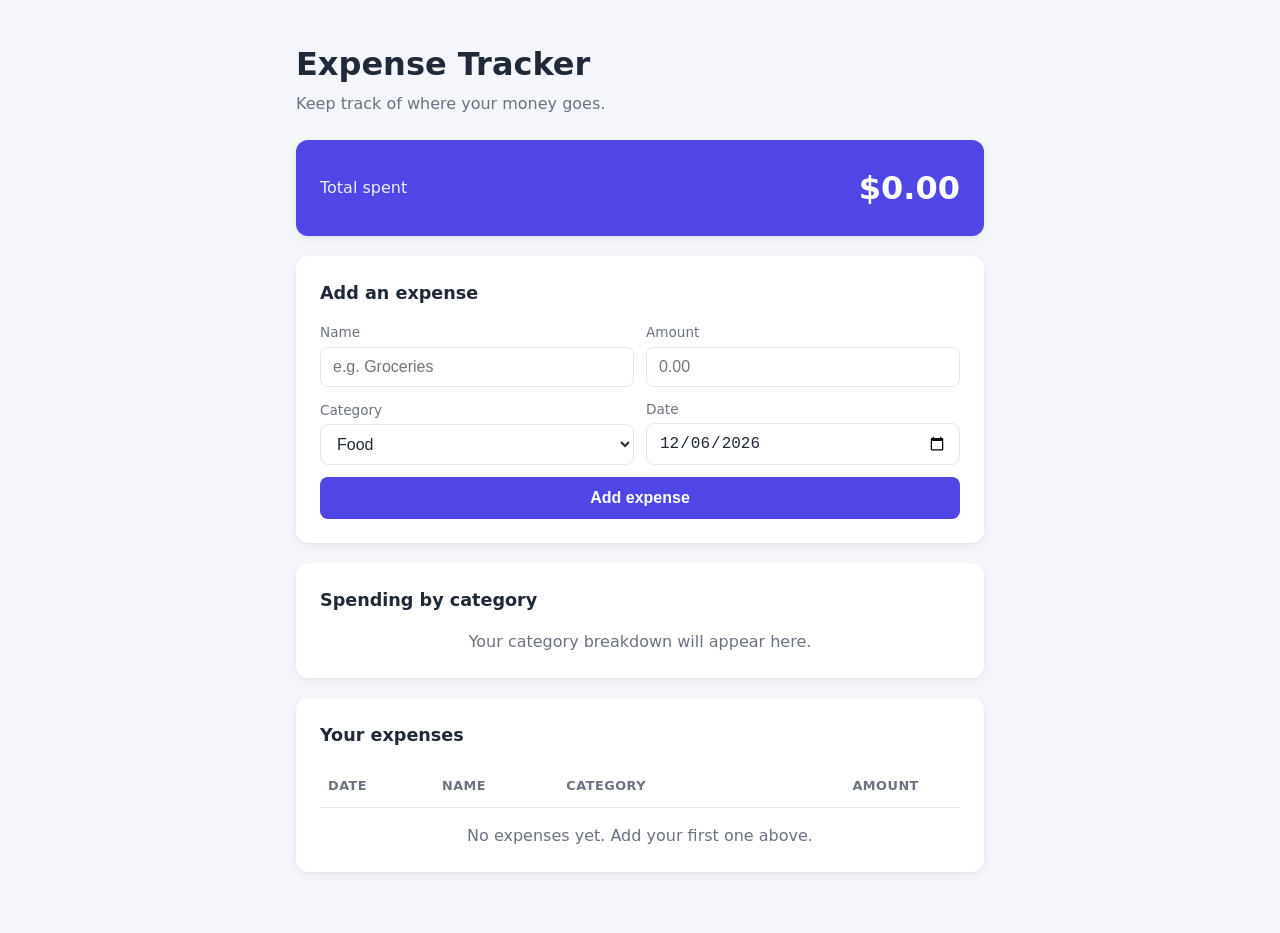
==== expense-tracker-single-file.html @ f7a6c2ef "Add expense dates and spending-by-category breakdown - New date field (defaults to today); table sho" ====
<!DOCTYPE html>
<html lang="en">
<head>
  <meta charset="UTF-8">
  <meta name="viewport" content="width=device-width, initial-scale=1.0">
  <title>Expense Tracker</title>
  <!-- The styling (normally in style.css) -->
  <style>
/* ---------- Colors and basic settings ---------- */
:root {
  --bg: #f4f6fb;
  --card: #ffffff;
  --text: #1f2937;
  --muted: #6b7280;
  --border: #e5e7eb;
  --primary: #4f46e5;
  --primary-hover: #4338ca;
  --danger: #dc2626;
}

* {
  box-sizing: border-box;
}

body {
  margin: 0;
  font-family: system-ui, -apple-system, "Segoe UI", Roboto, sans-serif;
  background: var(--bg);
  color: var(--text);
  line-height: 1.5;
}

.container {
  max-width: 720px;
  margin: 0 auto;
  padding: 40px 16px;
}

/* ---------- Header ---------- */
h1 {
  margin: 0;
  font-size: 2rem;
}

.subtitle {
  margin: 4px 0 24px;
  color: var(--muted);
}

h2 {
  margin: 0 0 16px;
  font-size: 1.1rem;
}

/* ---------- Cards (the white boxes) ---------- */
.card {
  background: var(--card);
  border-radius: 12px;
  padding: 24px;
  margin-bottom: 20px;
  box-shadow: 0 1px 3px rgba(0, 0, 0, 0.06), 0 4px 12px rgba(0, 0, 0, 0.04);
}

.total-card {
  display: flex;
  justify-content: space-between;
  align-items: center;
  background: var(--primary);
  color: white;
}

.total-label {
  font-size: 1rem;
  opacity: 0.9;
}

.total-amount {
  font-size: 2rem;
  font-weight: 700;
}

/* ---------- Form ---------- */
form {
  display: grid;
  grid-template-columns: 1fr 1fr; /* two fields per row */
  gap: 12px;
  align-items: end;
}

.field {
  display: flex;
  flex-direction: column;
}

label {
  font-size: 0.85rem;
  color: var(--muted);
  margin-bottom: 4px;
}

input,
select {
  padding: 10px 12px;
  border: 1px solid var(--border);
  border-radius: 8px;
  font-size: 1rem;
  background: white;
  color: var(--text);
}

input:focus,
select:focus {
  outline: none;
  border-color: var(--primary);
  box-shadow: 0 0 0 3px rgba(79, 70, 229, 0.15);
}

.btn-primary {
  grid-column: 1 / -1; /* make the button span the full width */
  padding: 12px;
  border: none;
  border-radius: 8px;
  background: var(--primary);
  color: white;
  font-size: 1rem;
  font-weight: 600;
  cursor: pointer;
  transition: background 0.15s;
}

.btn-primary:hover {
  background: var(--primary-hover);
}

/* ---------- Table ---------- */
.table-wrapper {
  overflow-x: auto;
}

table {
  width: 100%;
  border-collapse: collapse;
}

th,
td {
  padding: 12px 8px;
  text-align: left;
  border-bottom: 1px solid var(--border);
}

th {
  font-size: 0.8rem;
  text-transform: uppercase;
  letter-spacing: 0.04em;
  color: var(--muted);
  font-weight: 600;
}

.right {
  text-align: right;
}

.category-tag {
  display: inline-block;
  padding: 2px 10px;
  border-radius: 999px;
  background: #eef2ff;
  color: var(--primary);
  font-size: 0.85rem;
}

.btn-delete {
  border: none;
  background: transparent;
  color: var(--muted);
  cursor: pointer;
  font-size: 0.9rem;
  padding: 4px 8px;
  border-radius: 6px;
}

.btn-delete:hover {
  background: #fee2e2;
  color: var(--danger);
}

.date-cell {
  color: var(--muted);
  white-space: nowrap;
}

/* ---------- Spending by category (bars) ---------- */
.category-row {
  margin-bottom: 14px;
}

.category-row:last-child {
  margin-bottom: 0;
}

.category-info {
  display: flex;
  justify-content: space-between;
  margin-bottom: 6px;
  font-size: 0.95rem;
}

.category-amount {
  font-weight: 600;
}

.category-percent {
  color: var(--muted);
  font-weight: 400;
  margin-left: 6px;
}

.bar-track {
  height: 10px;
  background: #eef2ff;
  border-radius: 999px;
  overflow: hidden;
}

.bar-fill {
  height: 100%;
  background: var(--primary);
  border-radius: 999px;
}

.empty {
  text-align: center;
  color: var(--muted);
  margin: 16px 0 0;
}

/* ---------- Small screens (phones) ---------- */
@media (max-width: 600px) {
  form {
    grid-template-columns: 1fr;
  }
}
  </style>
</head>
<body>
  <main class="container">
    <header>
      <h1>Expense Tracker</h1>
      <p class="subtitle">Keep track of where your money goes.</p>
    </header>

    <!-- Total spent -->
    <section class="card total-card">
      <span class="total-label">Total spent</span>
      <span id="total" class="total-amount">$0.00</span>
    </section>

    <!-- Form for adding a new expense -->
    <section class="card">
      <h2>Add an expense</h2>
      <form id="expense-form">
        <div class="field">
          <label for="name">Name</label>
          <input type="text" id="name" placeholder="e.g. Groceries" required>
        </div>

        <div class="field">
          <label for="amount">Amount</label>
          <input type="number" id="amount" placeholder="0.00" min="0.01" step="0.01" required>
        </div>

        <div class="field">
          <label for="category">Category</label>
          <select id="category" required>
            <option value="Food">Food</option>
            <option value="Transport">Transport</option>
            <option value="Housing">Housing</option>
            <option value="Entertainment">Entertainment</option>
            <option value="Shopping">Shopping</option>
            <option value="Health">Health</option>
            <option value="Other">Other</option>
          </select>
        </div>

        <div class="field">
          <label for="date">Date</label>
          <input type="date" id="date" required>
        </div>

        <button type="submit" class="btn-primary">Add expense</button>
      </form>
    </section>

    <!-- Spending broken down by category -->
    <section class="card">
      <h2>Spending by category</h2>
      <!-- JavaScript fills this in with one bar per category -->
      <div id="category-summary"></div>
      <p id="category-empty" class="empty">Your category breakdown will appear here.</p>
    </section>

    <!-- Table listing all expenses -->
    <section class="card">
      <h2>Your expenses</h2>
      <div class="table-wrapper">
        <table>
          <thead>
            <tr>
              <th>Date</th>
              <th>Name</th>
              <th>Category</th>
              <th class="right">Amount</th>
              <th></th>
            </tr>
          </thead>
          <!-- JavaScript fills this in with one row per expense -->
          <tbody id="expense-list"></tbody>
        </table>
      </div>
      <p id="empty-message" class="empty">No expenses yet. Add your first one above.</p>
    </section>
  </main>

  <!-- The behavior (normally in script.js) -->
  <script>
// ---------- 1. Grab the HTML elements we need ----------
const form = document.getElementById("expense-form");
const nameInput = document.getElementById("name");
const amountInput = document.getElementById("amount");
const categoryInput = document.getElementById("category");
const dateInput = document.getElementById("date");
const expenseList = document.getElementById("expense-list");
const totalDisplay = document.getElementById("total");
const emptyMessage = document.getElementById("empty-message");
const categorySummary = document.getElementById("category-summary");
const categoryEmpty = document.getElementById("category-empty");

// ---------- 2. Load saved expenses ----------
// localStorage is a small storage area built into your browser.
// It keeps data on your computer, even after you close the tab.
const STORAGE_KEY = "expenses";
let expenses = loadExpenses();

function loadExpenses() {
  try {
    const saved = localStorage.getItem(STORAGE_KEY);
    return saved ? JSON.parse(saved) : [];
  } catch {
    return []; // if anything goes wrong, start with an empty list
  }
}

function saveExpenses() {
  try {
    localStorage.setItem(STORAGE_KEY, JSON.stringify(expenses));
  } catch {
    // Saving can fail in private browsing; the app still works for this visit.
  }
}

// ---------- 3. Helpers ----------
// Format a number as money, e.g. 12.5 -> "$12.50"
function formatMoney(value) {
  return value.toLocaleString(undefined, { style: "currency", currency: "USD" });
}

// Today's date as "YYYY-MM-DD", the format the date box uses
function todayString() {
  const now = new Date();
  const month = String(now.getMonth() + 1).padStart(2, "0");
  const day = String(now.getDate()).padStart(2, "0");
  return now.getFullYear() + "-" + month + "-" + day;
}

// Turn "2026-11-19" into a friendly "Nov 19, 2026"
function formatDate(dateString) {
  if (!dateString) {
    return "—"; // expenses added before dates existed have no date
  }
  const parts = dateString.split("-"); // ["2026", "11", "19"]
  const date = new Date(parts[0], parts[1] - 1, parts[2]); // months start at 0
  return date.toLocaleDateString(undefined, { month: "short", day: "numeric", year: "numeric" });
}

// ---------- 4. Draw the table ----------
function renderTable() {
  expenseList.innerHTML = ""; // clear the old rows

  // Newest first. Dates in "YYYY-MM-DD" form sort correctly as plain text.
  // slice() makes a copy, so the saved order isn't changed.
  const sorted = expenses.slice().sort(function (a, b) {
    return (b.date || "").localeCompare(a.date || "");
  });

  sorted.forEach(function (expense) {
    const row = document.createElement("tr");

    const dateCell = document.createElement("td");
    dateCell.className = "date-cell";
    dateCell.textContent = formatDate(expense.date);

    const nameCell = document.createElement("td");
    nameCell.textContent = expense.name; // textContent is safe against odd input

    const categoryCell = document.createElement("td");
    const tag = document.createElement("span");
    tag.className = "category-tag";
    tag.textContent = expense.category;
    categoryCell.appendChild(tag);

    const amountCell = document.createElement("td");
    amountCell.className = "right";
    amountCell.textContent = formatMoney(expense.amount);

    const actionCell = document.createElement("td");
    actionCell.className = "right";
    const deleteButton = document.createElement("button");
    deleteButton.className = "btn-delete";
    deleteButton.textContent = "Delete";
    deleteButton.addEventListener("click", function () {
      deleteExpense(expense.id);
    });
    actionCell.appendChild(deleteButton);

    row.append(dateCell, nameCell, categoryCell, amountCell, actionCell);
    expenseList.appendChild(row);
  });

  // Show the "no expenses" message only when the list is empty
  emptyMessage.style.display = expenses.length === 0 ? "block" : "none";
}

// ---------- 5. Draw the spending-by-category bars ----------
function renderCategories(total) {
  categorySummary.innerHTML = "";

  // Add up the spending in each category, e.g. { Food: 55.5, Transport: 30 }
  const totals = {};
  expenses.forEach(function (expense) {
    totals[expense.category] = (totals[expense.category] || 0) + expense.amount;
  });

  // Turn that into a list and put the biggest category first
  const categories = Object.keys(totals).sort(function (a, b) {
    return totals[b] - totals[a];
  });

  categories.forEach(function (category) {
    const amount = totals[category];
    const percent = (amount / total) * 100;

    const row = document.createElement("div");
    row.className = "category-row";

    // Top line: category name on the left, amount and percentage on the right
    const info = document.createElement("div");
    info.className = "category-info";

    const nameSpan = document.createElement("span");
    nameSpan.textContent = category;

    const amountSpan = document.createElement("span");
    amountSpan.className = "category-amount";
    amountSpan.textContent = formatMoney(amount);
    const percentSpan = document.createElement("span");
    percentSpan.className = "category-percent";
    percentSpan.textContent = Math.round(percent) + "%";
    amountSpan.appendChild(percentSpan);

    info.append(nameSpan, amountSpan);

    // The bar: a light "track" with a colored "fill" whose width is the percentage
    const track = document.createElement("div");
    track.className = "bar-track";
    const fill = document.createElement("div");
    fill.className = "bar-fill";
    fill.style.width = percent + "%";
    track.appendChild(fill);

    row.append(info, track);
    categorySummary.appendChild(row);
  });

  categoryEmpty.style.display = expenses.length === 0 ? "block" : "none";
}

// ---------- 6. Redraw everything ----------
function render() {
  const total = expenses.reduce(function (sum, expense) {
    return sum + expense.amount;
  }, 0);
  totalDisplay.textContent = formatMoney(total);

  renderTable();
  renderCategories(total);
}

// ---------- 7. Add a new expense when the form is submitted ----------
form.addEventListener("submit", function (event) {
  event.preventDefault(); // stop the page from reloading

  const name = nameInput.value.trim();
  const amount = parseFloat(amountInput.value);
  const category = categoryInput.value;
  const date = dateInput.value; // "YYYY-MM-DD"

  if (name === "" || isNaN(amount) || amount <= 0 || date === "") {
    alert("Please enter a name, a date and an amount greater than 0.");
    return;
  }

  expenses.push({
    id: Date.now(), // a unique number so we can find this expense later
    name: name,
    amount: amount,
    category: category,
    date: date,
  });

  saveExpenses();
  render();

  form.reset();                  // clear the inputs
  dateInput.value = todayString(); // ...but put today's date back
  nameInput.focus();             // put the cursor back in the Name box
});

// ---------- 8. Delete an expense ----------
function deleteExpense(id) {
  expenses = expenses.filter(function (expense) {
    return expense.id !== id;
  });
  saveExpenses();
  render();
}

// ---------- 9. When the page first loads ----------
dateInput.value = todayString(); // start the date box on today
render();
  </script>
</body>
</html>
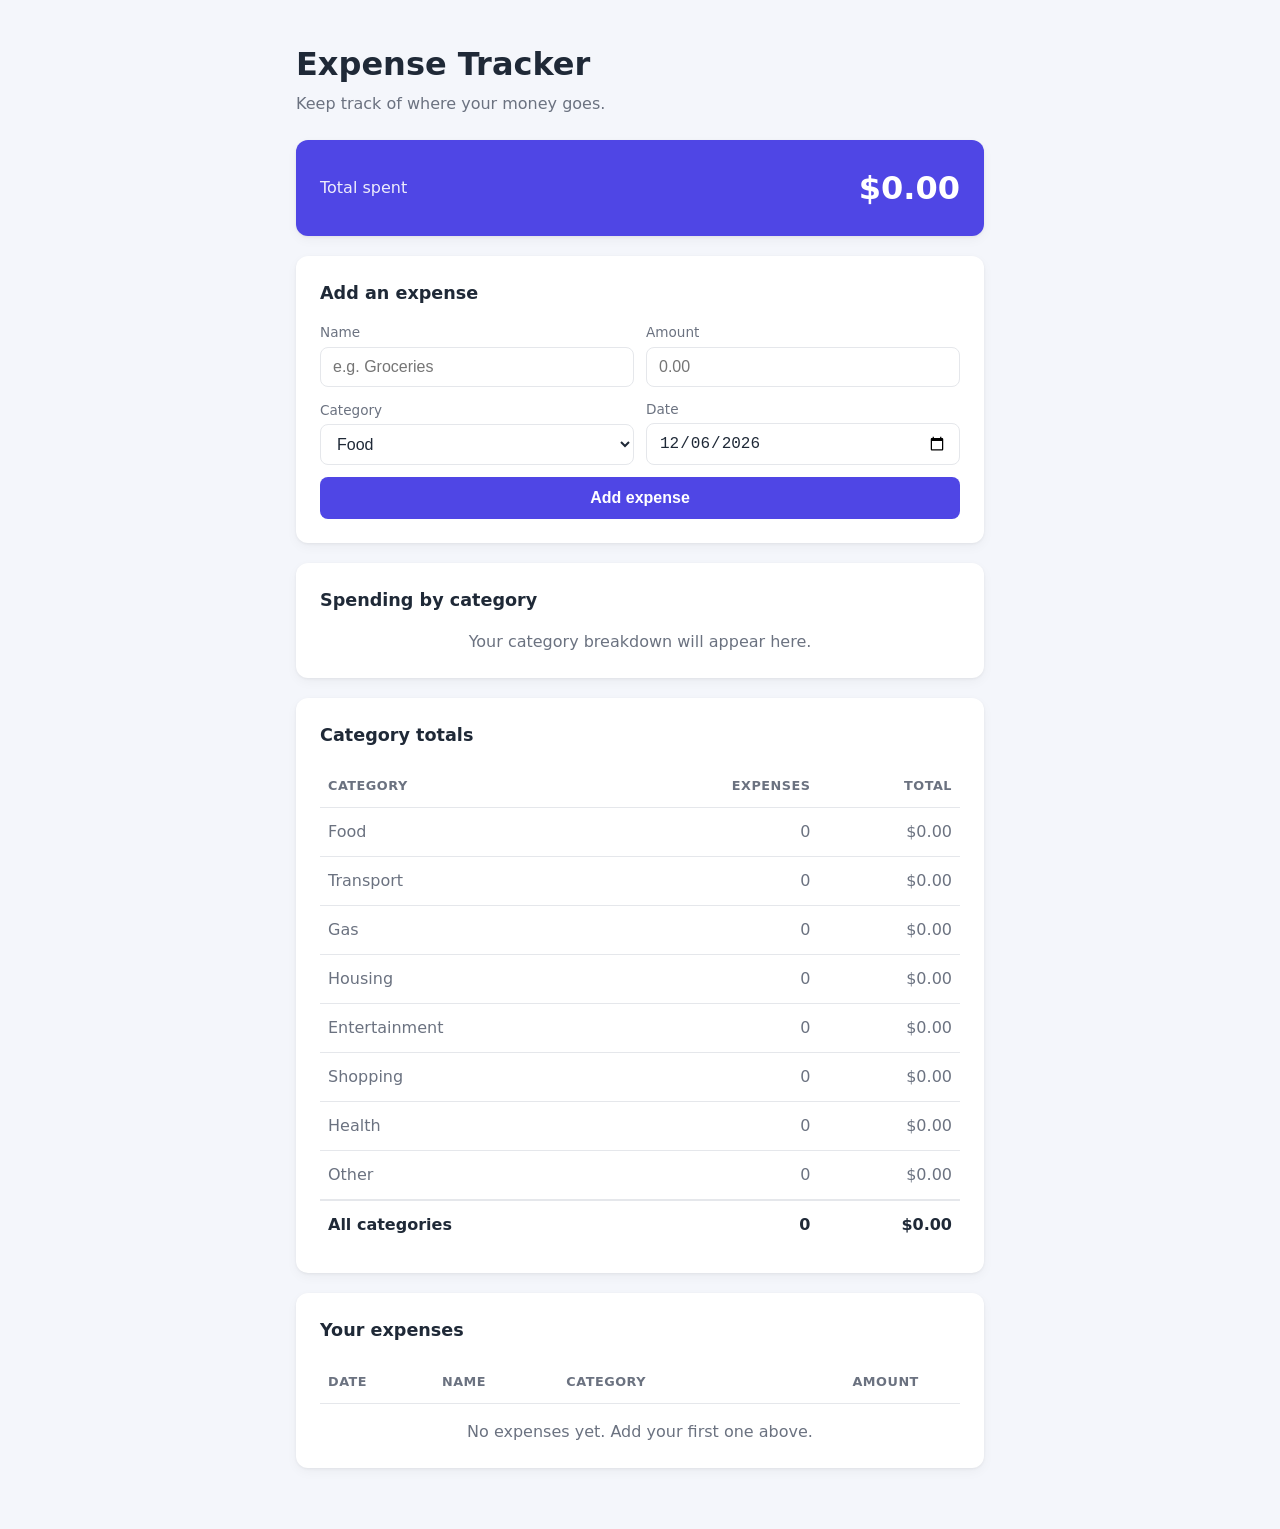
==== commit 69cdad9a: "Add category totals summary table New 'Category totals' table listing every category with its number" ====
--- a/expense-tracker-single-file.html
+++ b/expense-tracker-single-file.html
@@ -229,6 +229,17 @@
   border-radius: 999px;
 }
 
+/* ---------- Category totals table ---------- */
+.zero-row td {
+  color: var(--muted); /* fade out categories with no spending */
+}
+
+tfoot td {
+  font-weight: 700;
+  border-bottom: none;
+  border-top: 2px solid var(--border);
+}
+
 .empty {
   text-align: center;
   color: var(--muted);
@@ -275,6 +286,7 @@
           <select id="category" required>
             <option value="Food">Food</option>
             <option value="Transport">Transport</option>
+            <option value="Gas">Gas</option>
             <option value="Housing">Housing</option>
             <option value="Entertainment">Entertainment</option>
             <option value="Shopping">Shopping</option>
@@ -298,6 +310,25 @@
       <!-- JavaScript fills this in with one bar per category -->
       <div id="category-summary"></div>
       <p id="category-empty" class="empty">Your category breakdown will appear here.</p>
+    </section>
+
+    <!-- Summary table: count and total for every category -->
+    <section class="card">
+      <h2>Category totals</h2>
+      <div class="table-wrapper">
+        <table>
+          <thead>
+            <tr>
+              <th>Category</th>
+              <th class="right">Expenses</th>
+              <th class="right">Total</th>
+            </tr>
+          </thead>
+          <!-- JavaScript fills these in -->
+          <tbody id="category-table"></tbody>
+          <tfoot id="category-table-footer"></tfoot>
+        </table>
+      </div>
     </section>
 
     <!-- Table listing all expenses -->
@@ -335,6 +366,8 @@
 const emptyMessage = document.getElementById("empty-message");
 const categorySummary = document.getElementById("category-summary");
 const categoryEmpty = document.getElementById("category-empty");
+const categoryTable = document.getElementById("category-table");
+const categoryTableFooter = document.getElementById("category-table-footer");
 
 // ---------- 2. Load saved expenses ----------
 // localStorage is a small storage area built into your browser.
@@ -485,7 +518,71 @@
   categoryEmpty.style.display = expenses.length === 0 ? "block" : "none";
 }
 
-// ---------- 6. Redraw everything ----------
+// ---------- 6. Draw the category totals table ----------
+function renderCategoryTable(total) {
+  categoryTable.innerHTML = "";
+  categoryTableFooter.innerHTML = "";
+
+  // Start with every category in the dropdown, so ones with no spending show $0.
+  // Read straight from the <option> lines, so new categories appear automatically.
+  const names = Array.from(categoryInput.options).map(function (option) {
+    return option.value;
+  });
+
+  // Also include any category used by a saved expense but no longer in the dropdown
+  expenses.forEach(function (expense) {
+    if (!names.includes(expense.category)) {
+      names.push(expense.category);
+    }
+  });
+
+  // For each category, count its expenses and add up their amounts
+  const rows = names.map(function (name) {
+    const matching = expenses.filter(function (expense) {
+      return expense.category === name;
+    });
+    const sum = matching.reduce(function (s, expense) {
+      return s + expense.amount;
+    }, 0);
+    return { name: name, count: matching.length, sum: sum };
+  });
+
+  // Biggest total first. Categories at $0 keep their dropdown order at the bottom.
+  rows.sort(function (a, b) {
+    return b.sum - a.sum;
+  });
+
+  rows.forEach(function (row) {
+    categoryTable.appendChild(makeRow(row.name, row.count, row.sum, row.count === 0));
+  });
+
+  // Footer row: the grand total across all categories
+  categoryTableFooter.appendChild(makeRow("All categories", expenses.length, total, false));
+}
+
+// Build one table row: name | count | total
+function makeRow(name, count, sum, isZero) {
+  const tr = document.createElement("tr");
+  if (isZero) {
+    tr.className = "zero-row";
+  }
+
+  const nameCell = document.createElement("td");
+  nameCell.textContent = name;
+
+  const countCell = document.createElement("td");
+  countCell.className = "right";
+  countCell.textContent = count;
+
+  const sumCell = document.createElement("td");
+  sumCell.className = "right";
+  sumCell.textContent = formatMoney(sum);
+
+  tr.append(nameCell, countCell, sumCell);
+  return tr;
+}
+
+// ---------- 7. Redraw everything ----------
 function render() {
   const total = expenses.reduce(function (sum, expense) {
     return sum + expense.amount;
@@ -494,9 +591,10 @@
 
   renderTable();
   renderCategories(total);
-}
-
-// ---------- 7. Add a new expense when the form is submitted ----------
+  renderCategoryTable(total);
+}
+
+// ---------- 8. Add a new expense when the form is submitted ----------
 form.addEventListener("submit", function (event) {
   event.preventDefault(); // stop the page from reloading
 
@@ -526,7 +624,7 @@
   nameInput.focus();             // put the cursor back in the Name box
 });
 
-// ---------- 8. Delete an expense ----------
+// ---------- 9. Delete an expense ----------
 function deleteExpense(id) {
   expenses = expenses.filter(function (expense) {
     return expense.id !== id;
@@ -535,7 +633,7 @@
   render();
 }
 
-// ---------- 9. When the page first loads ----------
+// ---------- 10. When the page first loads ----------
 dateInput.value = todayString(); // start the date box on today
 render();
   </script>
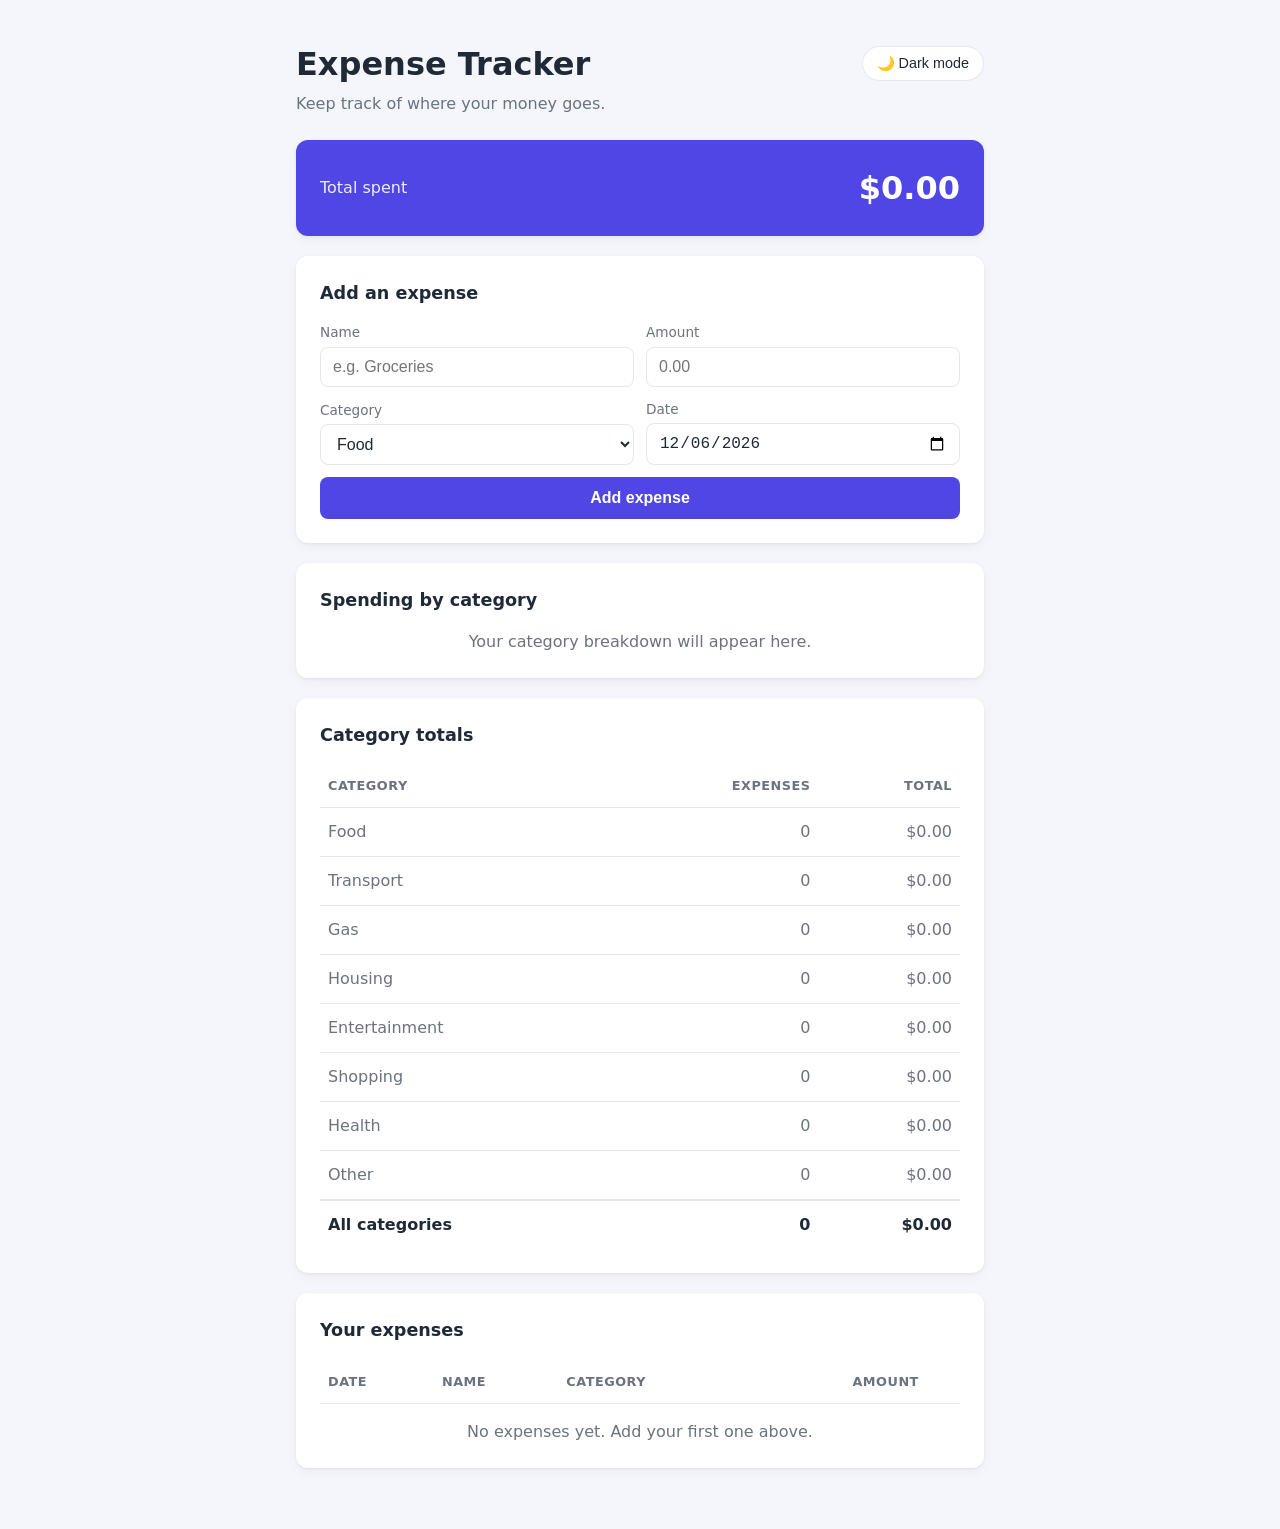
==== commit 488d1b55: "Add dark mode with a light/dark toggle - All colors are now CSS variables, with a dark set of values" ====
--- a/expense-tracker-single-file.html
+++ b/expense-tracker-single-file.html
@@ -4,6 +4,16 @@
   <meta charset="UTF-8">
   <meta name="viewport" content="width=device-width, initial-scale=1.0">
   <title>Expense Tracker</title>
+  <!-- Apply a saved light/dark choice right away, before the page is drawn,
+       so the page doesn't flash the wrong colors while loading -->
+  <script>
+    try {
+      const savedTheme = localStorage.getItem("theme");
+      if (savedTheme === "light" || savedTheme === "dark") {
+        document.documentElement.setAttribute("data-theme", savedTheme);
+      }
+    } catch {}
+  </script>
   <!-- The styling (normally in style.css) -->
   <style>
 /* ---------- Colors and basic settings ---------- */
@@ -16,6 +26,56 @@
   --primary: #4f46e5;
   --primary-hover: #4338ca;
   --danger: #dc2626;
+  --input-bg: #ffffff;
+  --soft: #eef2ff;          /* light purple: tags, bar tracks, hover */
+  --accent-text: #4f46e5;   /* purple text on light backgrounds */
+  --bar: #4f46e5;
+  --danger-soft: #fee2e2;
+  --editing-bg: #f8f9ff;
+  --shadow: 0 1px 3px rgba(0, 0, 0, 0.06), 0 4px 12px rgba(0, 0, 0, 0.04);
+  --focus-ring: rgba(79, 70, 229, 0.15);
+  color-scheme: light;      /* tells the browser to draw date pickers etc. in light */
+}
+
+/* ---------- Dark mode ----------
+   Used when your computer is set to dark mode (unless you chose light with
+   the toggle button), or when you choose dark with the toggle button. */
+@media (prefers-color-scheme: dark) {
+  :root:not([data-theme="light"]) {
+    --bg: #0f1117;
+    --card: #1a1d27;
+    --text: #e5e7eb;
+    --muted: #9ca3af;
+    --border: #2e3240;
+    --danger: #f87171;
+    --input-bg: #11131a;
+    --soft: #262a45;
+    --accent-text: #a5b4fc;
+    --bar: #818cf8;
+    --danger-soft: #3b1d1d;
+    --editing-bg: #202436;
+    --shadow: 0 1px 3px rgba(0, 0, 0, 0.4);
+    --focus-ring: rgba(129, 140, 248, 0.3);
+    color-scheme: dark;
+  }
+}
+
+:root[data-theme="dark"] {
+  --bg: #0f1117;
+  --card: #1a1d27;
+  --text: #e5e7eb;
+  --muted: #9ca3af;
+  --border: #2e3240;
+  --danger: #f87171;
+  --input-bg: #11131a;
+  --soft: #262a45;
+  --accent-text: #a5b4fc;
+  --bar: #818cf8;
+  --danger-soft: #3b1d1d;
+  --editing-bg: #202436;
+  --shadow: 0 1px 3px rgba(0, 0, 0, 0.4);
+  --focus-ring: rgba(129, 140, 248, 0.3);
+  color-scheme: dark;
 }
 
 * {
@@ -37,6 +97,29 @@
 }
 
 /* ---------- Header ---------- */
+header {
+  display: flex;
+  justify-content: space-between;
+  align-items: flex-start;
+  gap: 16px;
+}
+
+.theme-toggle {
+  flex-shrink: 0;
+  margin-top: 6px;
+  padding: 8px 14px;
+  border: 1px solid var(--border);
+  border-radius: 999px;
+  background: var(--card);
+  color: var(--text);
+  font-size: 0.9rem;
+  cursor: pointer;
+}
+
+.theme-toggle:hover {
+  border-color: var(--primary);
+}
+
 h1 {
   margin: 0;
   font-size: 2rem;
@@ -58,7 +141,7 @@
   border-radius: 12px;
   padding: 24px;
   margin-bottom: 20px;
-  box-shadow: 0 1px 3px rgba(0, 0, 0, 0.06), 0 4px 12px rgba(0, 0, 0, 0.04);
+  box-shadow: var(--shadow);
 }
 
 .total-card {
@@ -104,7 +187,7 @@
   border: 1px solid var(--border);
   border-radius: 8px;
   font-size: 1rem;
-  background: white;
+  background: var(--input-bg);
   color: var(--text);
 }
 
@@ -112,7 +195,7 @@
 select:focus {
   outline: none;
   border-color: var(--primary);
-  box-shadow: 0 0 0 3px rgba(79, 70, 229, 0.15);
+  box-shadow: 0 0 0 3px var(--focus-ring);
 }
 
 .btn-primary {
@@ -165,8 +248,8 @@
   display: inline-block;
   padding: 2px 10px;
   border-radius: 999px;
-  background: #eef2ff;
-  color: var(--primary);
+  background: var(--soft);
+  color: var(--accent-text);
   font-size: 0.85rem;
 }
 
@@ -181,7 +264,7 @@
 }
 
 .btn-delete:hover {
-  background: #fee2e2;
+  background: var(--danger-soft);
   color: var(--danger);
 }
 
@@ -218,15 +301,65 @@
 
 .bar-track {
   height: 10px;
-  background: #eef2ff;
+  background: var(--soft);
   border-radius: 999px;
   overflow: hidden;
 }
 
 .bar-fill {
   height: 100%;
+  background: var(--bar);
+  border-radius: 999px;
+}
+
+/* ---------- Editing a row ---------- */
+.actions {
+  white-space: nowrap; /* keep the two buttons side by side */
+}
+
+.btn-edit,
+.btn-save {
+  border: none;
+  background: transparent;
+  cursor: pointer;
+  font-size: 0.9rem;
+  padding: 4px 8px;
+  border-radius: 6px;
+}
+
+.btn-edit {
+  color: var(--muted);
+}
+
+.btn-edit:hover {
+  background: var(--soft);
+  color: var(--accent-text);
+}
+
+.btn-save {
   background: var(--primary);
-  border-radius: 999px;
+  color: white;
+  font-weight: 600;
+}
+
+.btn-save:hover {
+  background: var(--primary-hover);
+}
+
+.editing-row td {
+  background: var(--editing-bg);
+  padding: 8px 4px;
+}
+
+.edit-input {
+  width: 100%;
+  min-width: 90px;
+  padding: 6px 8px;
+  font-size: 0.9rem;
+}
+
+.amount-input {
+  text-align: right;
 }
 
 /* ---------- Category totals table ---------- */
@@ -257,8 +390,12 @@
 <body>
   <main class="container">
     <header>
-      <h1>Expense Tracker</h1>
-      <p class="subtitle">Keep track of where your money goes.</p>
+      <div>
+        <h1>Expense Tracker</h1>
+        <p class="subtitle">Keep track of where your money goes.</p>
+      </div>
+      <!-- Switches between light and dark. JavaScript sets its label. -->
+      <button type="button" id="theme-toggle" class="theme-toggle">Dark mode</button>
     </header>
 
     <!-- Total spent -->
@@ -375,6 +512,9 @@
 const STORAGE_KEY = "expenses";
 let expenses = loadExpenses();
 
+// The id of the expense currently being edited (null means none)
+let editingId = null;
+
 function loadExpenses() {
   try {
     const saved = localStorage.getItem(STORAGE_KEY);
@@ -427,6 +567,12 @@
   });
 
   sorted.forEach(function (expense) {
+    // The row being edited is drawn as input boxes instead of plain text
+    if (expense.id === editingId) {
+      expenseList.appendChild(makeEditRow(expense));
+      return;
+    }
+
     const row = document.createElement("tr");
 
     const dateCell = document.createElement("td");
@@ -447,14 +593,23 @@
     amountCell.textContent = formatMoney(expense.amount);
 
     const actionCell = document.createElement("td");
-    actionCell.className = "right";
+    actionCell.className = "right actions";
+
+    const editButton = document.createElement("button");
+    editButton.className = "btn-edit";
+    editButton.textContent = "Edit";
+    editButton.addEventListener("click", function () {
+      editingId = expense.id; // remember which row is being edited
+      renderTable();
+    });
+
     const deleteButton = document.createElement("button");
     deleteButton.className = "btn-delete";
     deleteButton.textContent = "Delete";
     deleteButton.addEventListener("click", function () {
       deleteExpense(expense.id);
     });
-    actionCell.appendChild(deleteButton);
+    actionCell.append(editButton, deleteButton);
 
     row.append(dateCell, nameCell, categoryCell, amountCell, actionCell);
     expenseList.appendChild(row);
@@ -462,6 +617,84 @@
 
   // Show the "no expenses" message only when the list is empty
   emptyMessage.style.display = expenses.length === 0 ? "block" : "none";
+}
+
+// Build the editable version of a row: input boxes filled with the current values
+function makeEditRow(expense) {
+  const row = document.createElement("tr");
+  row.className = "editing-row";
+
+  const dateBox = document.createElement("input");
+  dateBox.type = "date";
+  dateBox.className = "edit-input";
+  dateBox.value = expense.date || "";
+  dateBox.setAttribute("aria-label", "Date");
+
+  const nameBox = document.createElement("input");
+  nameBox.type = "text";
+  nameBox.className = "edit-input";
+  nameBox.value = expense.name;
+  nameBox.setAttribute("aria-label", "Name");
+
+  // Copy the choices from the form's Category dropdown
+  const categoryBox = document.createElement("select");
+  categoryBox.className = "edit-input";
+  categoryBox.setAttribute("aria-label", "Category");
+  Array.from(categoryInput.options).forEach(function (option) {
+    categoryBox.appendChild(new Option(option.value, option.value));
+  });
+  // Keep an old category even if it's no longer in the dropdown
+  if (!Array.from(categoryBox.options).some(function (o) { return o.value === expense.category; })) {
+    categoryBox.appendChild(new Option(expense.category, expense.category));
+  }
+  categoryBox.value = expense.category;
+
+  const amountBox = document.createElement("input");
+  amountBox.type = "number";
+  amountBox.className = "edit-input amount-input";
+  amountBox.min = "0.01";
+  amountBox.step = "0.01";
+  amountBox.value = expense.amount.toFixed(2); // show 42.5 as "42.50"
+  amountBox.setAttribute("aria-label", "Amount");
+
+  const saveButton = document.createElement("button");
+  saveButton.className = "btn-save";
+  saveButton.textContent = "Save";
+  saveButton.addEventListener("click", function () {
+    saveEdit(expense.id, nameBox.value, amountBox.value, categoryBox.value, dateBox.value);
+  });
+
+  const cancelButton = document.createElement("button");
+  cancelButton.className = "btn-delete";
+  cancelButton.textContent = "Cancel";
+  cancelButton.addEventListener("click", cancelEdit);
+
+  // Keyboard shortcuts while editing: Return saves, Escape cancels
+  row.addEventListener("keydown", function (event) {
+    if (event.key === "Enter") {
+      saveButton.click();
+    } else if (event.key === "Escape") {
+      cancelEdit();
+    }
+  });
+
+  // Put each box in its own cell, in the same order as the normal row
+  [dateBox, nameBox, categoryBox].forEach(function (box) {
+    const cell = document.createElement("td");
+    cell.appendChild(box);
+    row.appendChild(cell);
+  });
+  const amountCell = document.createElement("td");
+  amountCell.className = "right";
+  amountCell.appendChild(amountBox);
+  const actionCell = document.createElement("td");
+  actionCell.className = "right actions";
+  actionCell.append(saveButton, cancelButton);
+  row.append(amountCell, actionCell);
+
+  // Put the cursor in the Name box, ready to type
+  setTimeout(function () { nameBox.focus(); }, 0);
+  return row;
 }
 
 // ---------- 5. Draw the spending-by-category bars ----------
@@ -633,7 +866,71 @@
   render();
 }
 
-// ---------- 10. When the page first loads ----------
+// ---------- 10. Save or cancel an edit ----------
+function saveEdit(id, name, amountText, category, date) {
+  name = name.trim();
+  const amount = parseFloat(amountText);
+
+  if (name === "" || isNaN(amount) || amount <= 0) {
+    alert("Please enter a name and an amount greater than 0.");
+    return; // stay in edit mode so nothing typed is lost
+  }
+
+  // Find the expense with this id and update its values
+  const expense = expenses.find(function (e) {
+    return e.id === id;
+  });
+  expense.name = name;
+  expense.amount = amount;
+  expense.category = category;
+  expense.date = date; // may be empty for old undated expenses
+
+  editingId = null; // leave edit mode
+  saveExpenses();
+  render(); // redraws the total, the bars and the category totals too
+}
+
+function cancelEdit() {
+  editingId = null; // leave edit mode without changing anything
+  renderTable();
+}
+
+// ---------- 11. Light / dark mode ----------
+// By default the page follows your computer's appearance setting.
+// Clicking the button picks the opposite of what's showing and remembers it.
+const themeToggle = document.getElementById("theme-toggle");
+const systemDark = window.matchMedia("(prefers-color-scheme: dark)");
+
+// Is the page showing dark colors right now?
+function isDark() {
+  const chosen = document.documentElement.getAttribute("data-theme");
+  if (chosen) {
+    return chosen === "dark"; // the user picked one with the button
+  }
+  return systemDark.matches; // otherwise, follow the computer's setting
+}
+
+// The button offers the mode you're NOT in
+function updateThemeButton() {
+  themeToggle.textContent = isDark() ? "☀️ Light mode" : "🌙 Dark mode";
+}
+
+themeToggle.addEventListener("click", function () {
+  const newTheme = isDark() ? "light" : "dark";
+  document.documentElement.setAttribute("data-theme", newTheme);
+  try {
+    localStorage.setItem("theme", newTheme);
+  } catch {
+    // Can't remember the choice (e.g. private browsing); it still works for now.
+  }
+  updateThemeButton();
+});
+
+// If the computer switches between light and dark, update the button's label
+systemDark.addEventListener("change", updateThemeButton);
+
+// ---------- 12. When the page first loads ----------
+updateThemeButton();
 dateInput.value = todayString(); // start the date box on today
 render();
   </script>
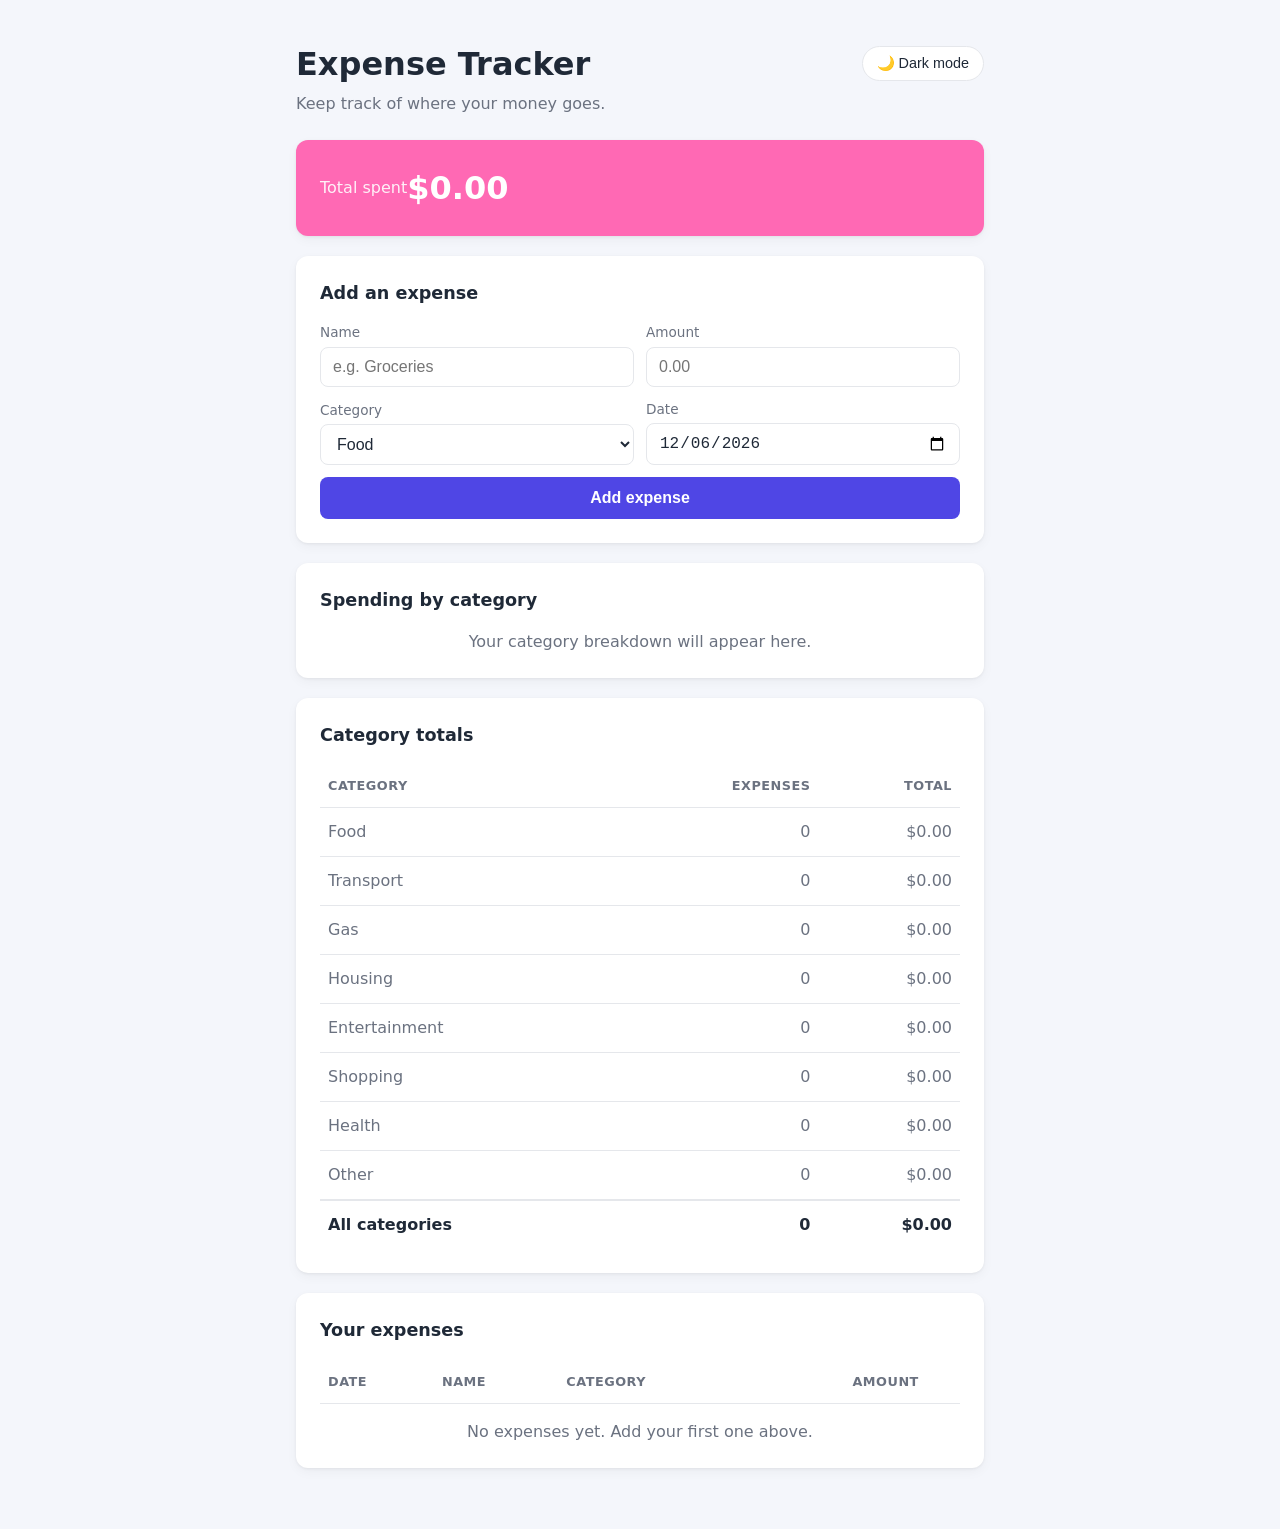
==== commit 2e18c613: "Tweak total card styling (practice bug, round 2) Deliberately reintroduces the visual bug (pink back" ====
--- a/expense-tracker-single-file.html
+++ b/expense-tracker-single-file.html
@@ -146,9 +146,9 @@
 
 .total-card {
   display: flex;
-  justify-content: space-between;
+  justify-content: flex-start;
   align-items: center;
-  background: var(--primary);
+  background: hotpink;
   color: white;
 }
 
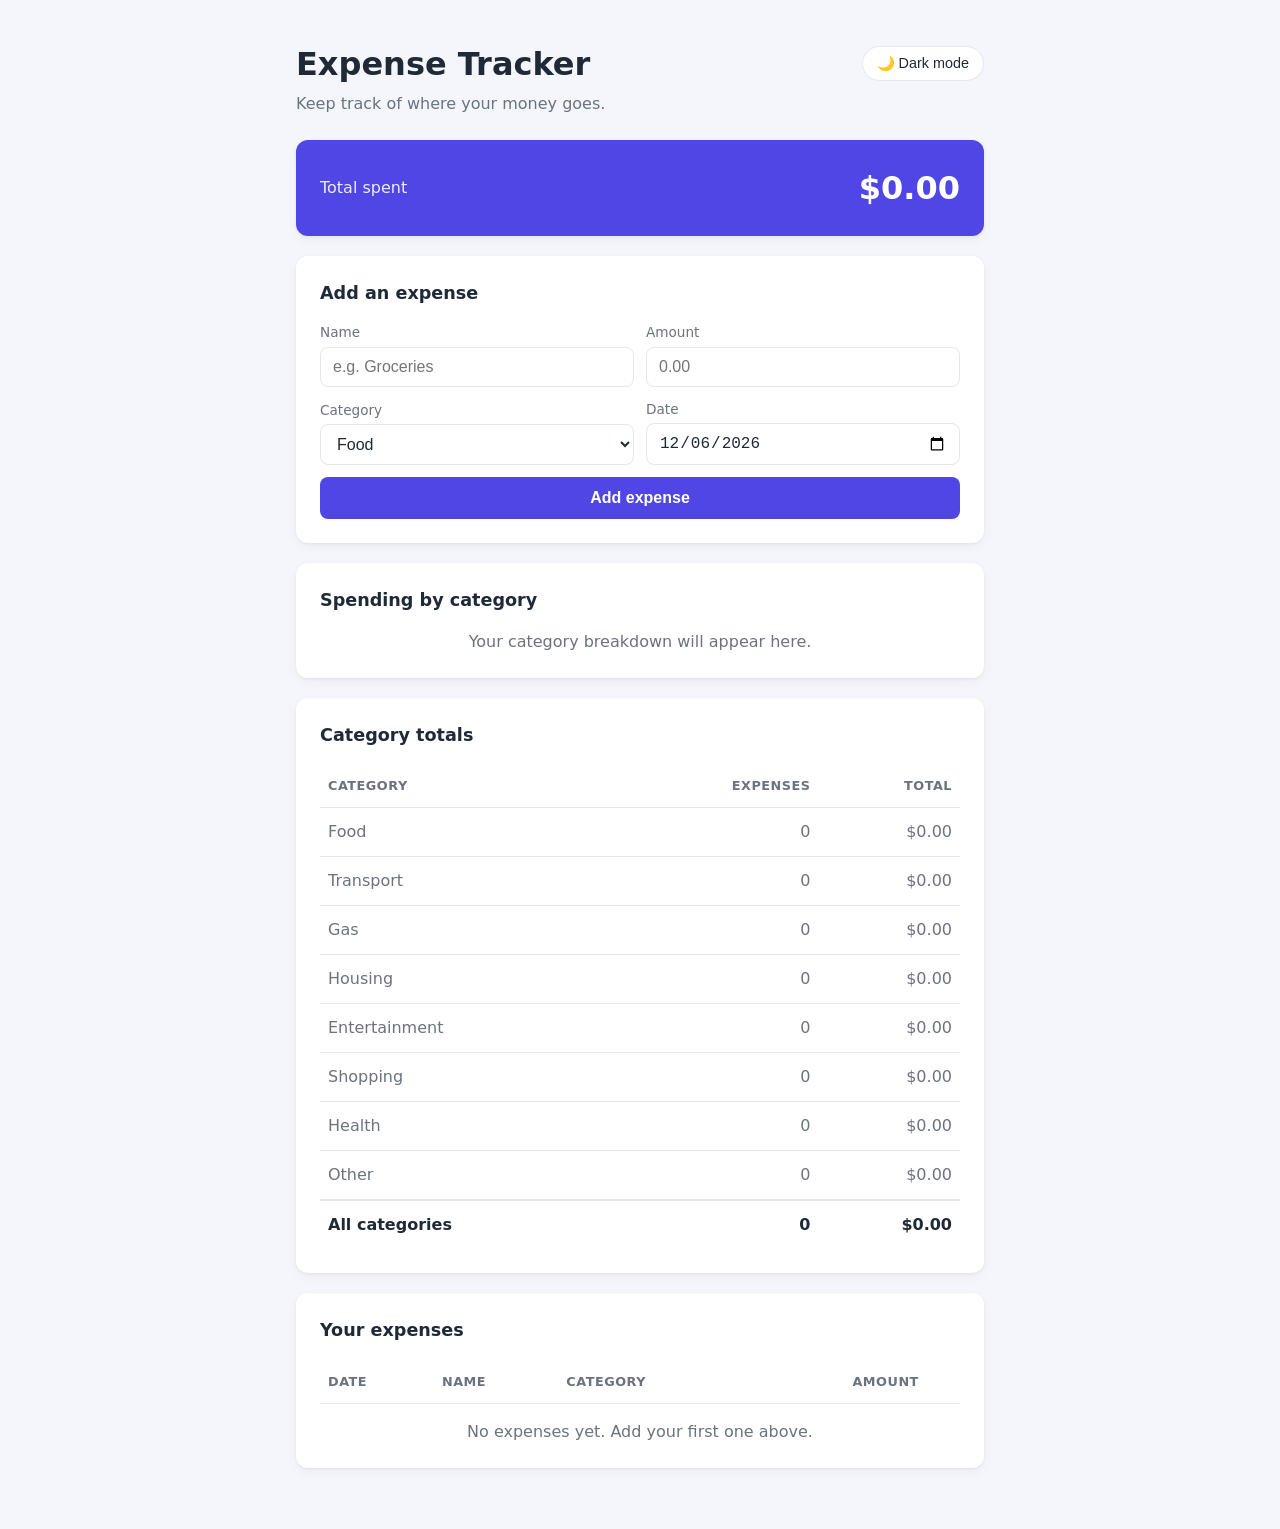
==== commit 14d220b3: "Revert "Tweak total card styling (practice bug, round 2)" This reverts commit 2e18c61, restoring the" ====
--- a/expense-tracker-single-file.html
+++ b/expense-tracker-single-file.html
@@ -146,9 +146,9 @@
 
 .total-card {
   display: flex;
-  justify-content: flex-start;
+  justify-content: space-between;
   align-items: center;
-  background: hotpink;
+  background: var(--primary);
   color: white;
 }
 
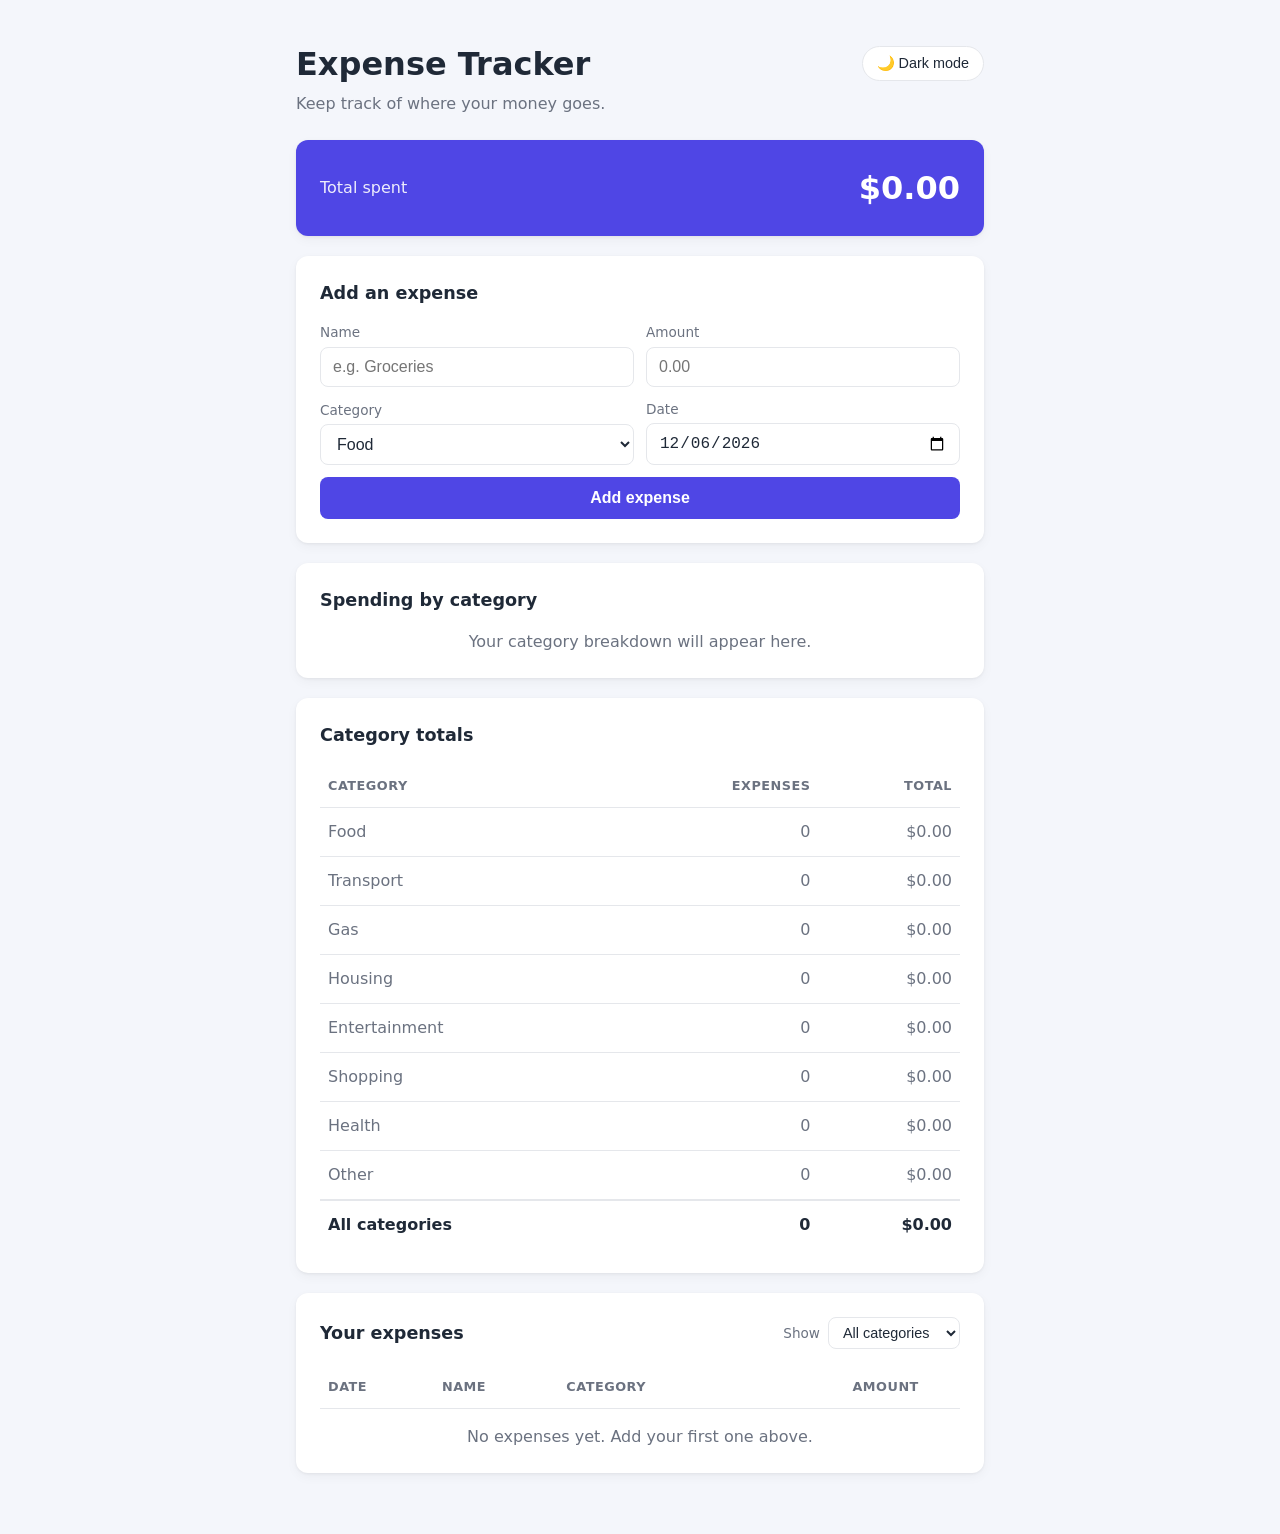
==== commit 0f60f752: "Add category filter with Reset button to the expenses table - 'Show' dropdown in the 'Your expenses'" ====
--- a/expense-tracker-single-file.html
+++ b/expense-tracker-single-file.html
@@ -373,6 +373,60 @@
   border-top: 2px solid var(--border);
 }
 
+/* ---------- Category filter (Your expenses) ---------- */
+[hidden] {
+  display: none !important; /* make sure hidden things stay hidden */
+}
+
+.card-header {
+  display: flex;
+  justify-content: space-between;
+  align-items: center;
+  flex-wrap: wrap; /* on narrow screens the filter drops below the heading */
+  gap: 12px;
+  margin-bottom: 16px;
+}
+
+.card-header h2 {
+  margin: 0;
+}
+
+.filter-controls {
+  display: flex;
+  align-items: center;
+  gap: 8px;
+}
+
+.filter-controls label {
+  margin: 0;
+}
+
+.filter-controls select {
+  padding: 6px 10px;
+  font-size: 0.9rem;
+}
+
+.btn-reset {
+  border: 1px solid var(--border);
+  background: transparent;
+  color: var(--text);
+  cursor: pointer;
+  font-size: 0.9rem;
+  padding: 6px 12px;
+  border-radius: 8px;
+}
+
+.btn-reset:hover {
+  border-color: var(--primary);
+  color: var(--accent-text);
+}
+
+.filter-summary {
+  margin: -8px 0 8px;
+  font-size: 0.9rem;
+  color: var(--muted);
+}
+
 .empty {
   text-align: center;
   color: var(--muted);
@@ -470,7 +524,20 @@
 
     <!-- Table listing all expenses -->
     <section class="card">
-      <h2>Your expenses</h2>
+      <div class="card-header">
+        <h2>Your expenses</h2>
+        <!-- Category filter: only changes which rows this table shows -->
+        <div class="filter-controls">
+          <label for="category-filter">Show</label>
+          <select id="category-filter">
+            <!-- JavaScript adds one option per category after this one -->
+            <option value="">All categories</option>
+          </select>
+          <button type="button" id="reset-filters" class="btn-reset" hidden>Reset</button>
+        </div>
+      </div>
+      <!-- e.g. "Showing 3 of 12 expenses · $96.40", only while filtering -->
+      <p id="filter-summary" class="filter-summary" hidden></p>
       <div class="table-wrapper">
         <table>
           <thead>
@@ -505,6 +572,9 @@
 const categoryEmpty = document.getElementById("category-empty");
 const categoryTable = document.getElementById("category-table");
 const categoryTableFooter = document.getElementById("category-table-footer");
+const categoryFilter = document.getElementById("category-filter");
+const resetFiltersButton = document.getElementById("reset-filters");
+const filterSummary = document.getElementById("filter-summary");
 
 // ---------- 2. Load saved expenses ----------
 // localStorage is a small storage area built into your browser.
@@ -514,6 +584,10 @@
 
 // The id of the expense currently being edited (null means none)
 let editingId = null;
+
+// The category the expenses table is filtered to ("" means all categories).
+// Not saved, so the app always opens showing everything.
+let activeFilter = "";
 
 function loadExpenses() {
   try {
@@ -566,7 +640,14 @@
     return (b.date || "").localeCompare(a.date || "");
   });
 
-  sorted.forEach(function (expense) {
+  // Keep only the expenses in the chosen category (or all of them)
+  const visible = sorted.filter(function (expense) {
+    return activeFilter === "" || expense.category === activeFilter;
+  });
+
+  updateFilterControls(visible);
+
+  visible.forEach(function (expense) {
     // The row being edited is drawn as input boxes instead of plain text
     if (expense.id === editingId) {
       expenseList.appendChild(makeEditRow(expense));
@@ -616,8 +697,66 @@
   });
 
   // Show the "no expenses" message only when the list is empty
-  emptyMessage.style.display = expenses.length === 0 ? "block" : "none";
-}
+  // Explain an empty table: no expenses at all, or none in the chosen category
+  if (expenses.length === 0) {
+    emptyMessage.textContent = "No expenses yet. Add your first one above.";
+  } else {
+    emptyMessage.textContent = "No " + activeFilter + " expenses yet.";
+  }
+  emptyMessage.style.display = visible.length === 0 ? "block" : "none";
+}
+
+// Fill the filter dropdown, and show/hide the Reset button and summary line
+function updateFilterControls(visible) {
+  // Same categories as the form's dropdown, so new ones appear automatically
+  const names = Array.from(categoryInput.options).map(function (option) {
+    return option.value;
+  });
+  // Plus any old category still used by a saved expense
+  expenses.forEach(function (expense) {
+    if (!names.includes(expense.category)) {
+      names.push(expense.category);
+    }
+  });
+  // Keep the chosen category listed even if its last expense was just deleted
+  if (activeFilter !== "" && !names.includes(activeFilter)) {
+    names.push(activeFilter);
+  }
+
+  // Rebuild the options after the first one ("All categories")
+  categoryFilter.length = 1;
+  names.forEach(function (name) {
+    categoryFilter.appendChild(new Option(name, name));
+  });
+  categoryFilter.value = activeFilter;
+
+  const filtering = activeFilter !== "";
+  resetFiltersButton.hidden = !filtering;
+  filterSummary.hidden = !filtering;
+
+  if (filtering) {
+    const sum = visible.reduce(function (s, expense) {
+      return s + expense.amount;
+    }, 0);
+    filterSummary.textContent =
+      "Showing " + visible.length + " of " + expenses.length + " expenses · " + formatMoney(sum);
+  }
+}
+
+// Change the filter and redraw the table (the summaries above are unaffected)
+function setFilter(category) {
+  activeFilter = category;
+  editingId = null; // close any open edit, so a hidden row isn't left mid-edit
+  renderTable();
+}
+
+categoryFilter.addEventListener("change", function () {
+  setFilter(categoryFilter.value);
+});
+
+resetFiltersButton.addEventListener("click", function () {
+  setFilter(""); // back to the default: all categories
+});
 
 // Build the editable version of a row: input boxes filled with the current values
 function makeEditRow(expense) {
